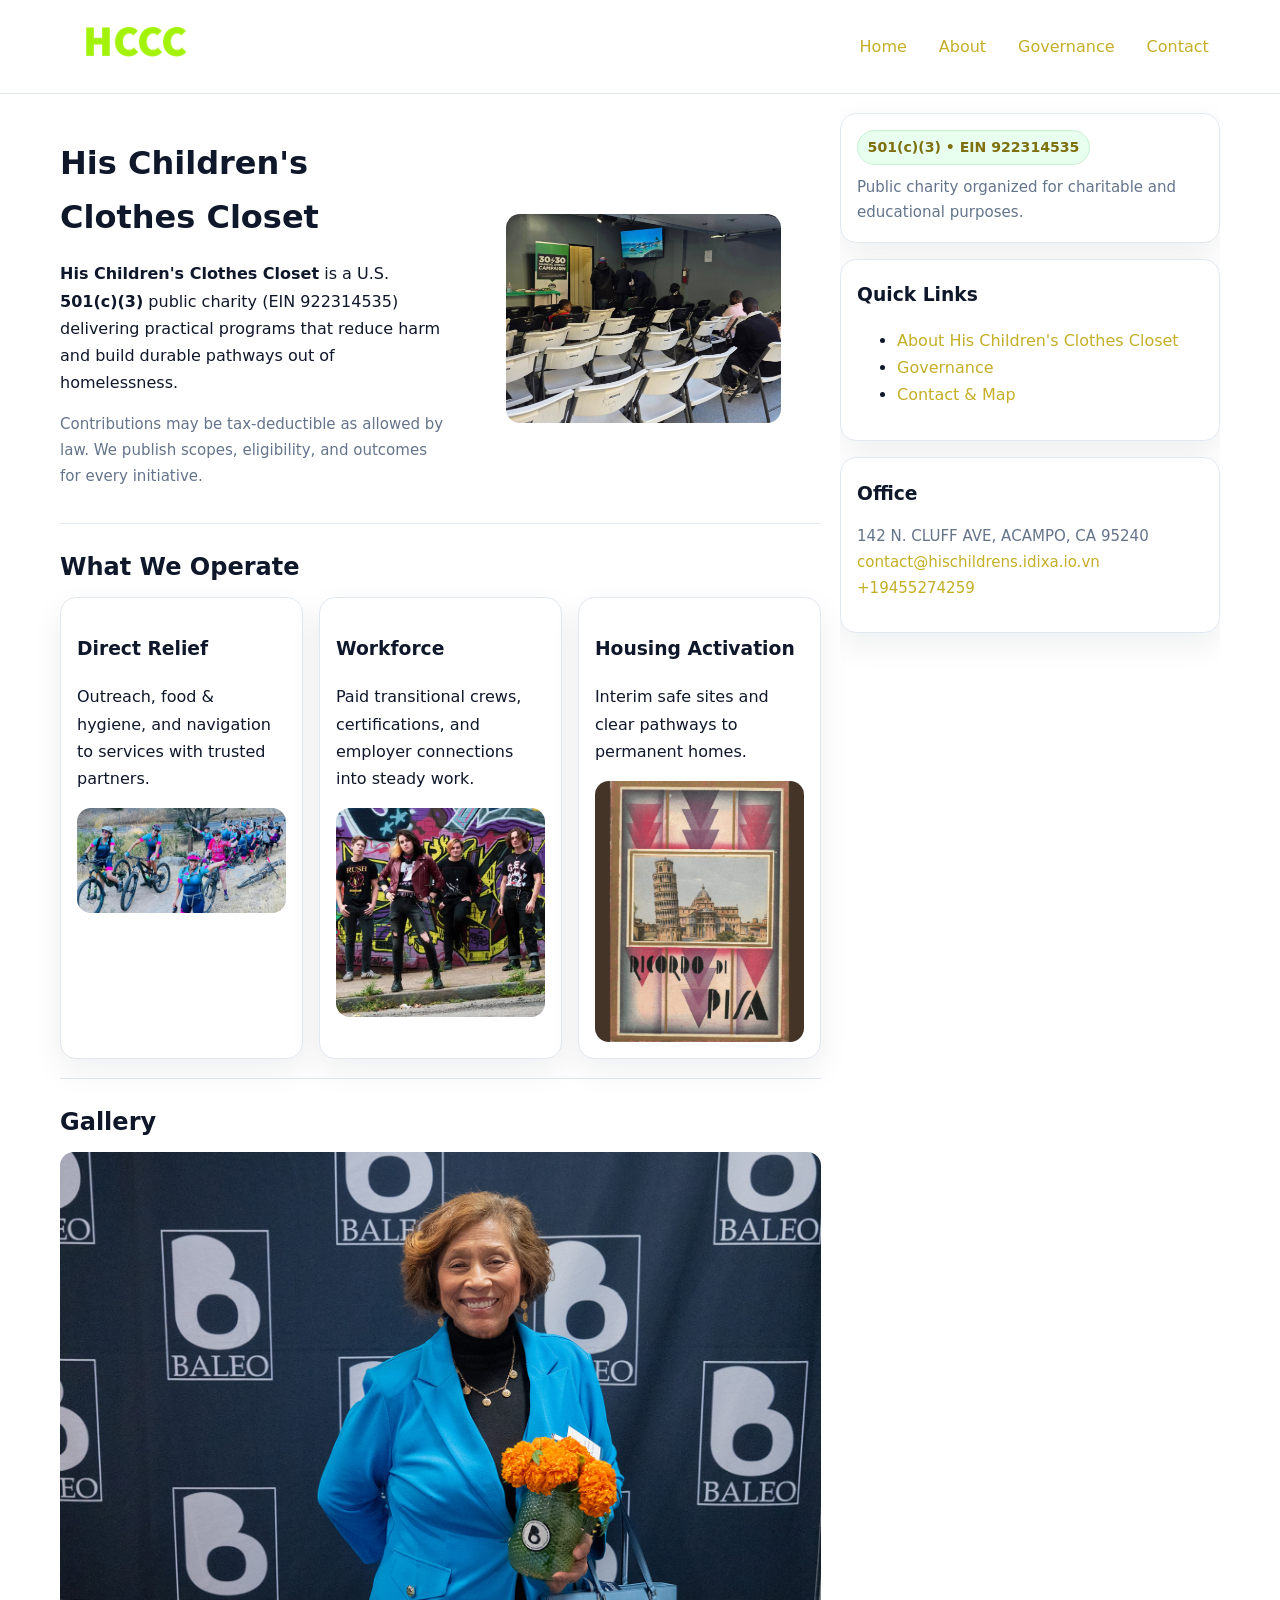
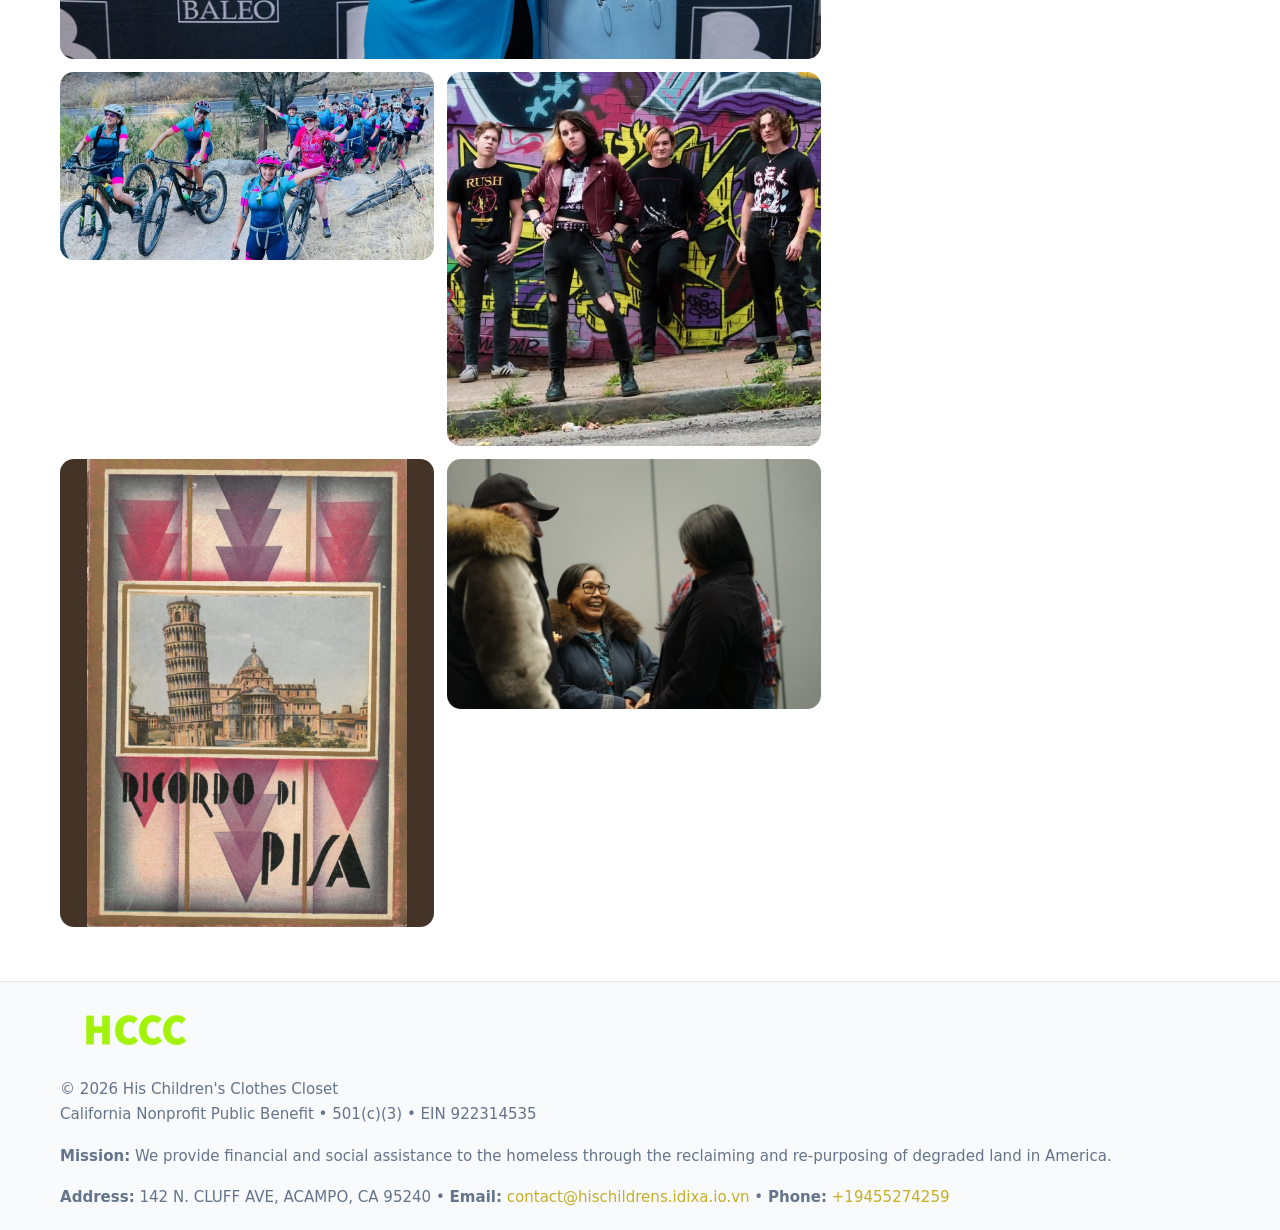
==== index.html @ 76a9f680 "Initial commit" ====
<!doctype html>
<html lang="en">
<head>
<meta charset="utf-8"/><meta name="viewport" content="width=device-width,initial-scale=1"/>
<title>His Children's Clothes Closet – Nonprofit • 2025</title>
<link rel="stylesheet" href="assets/styles.css"/><link rel="icon" href="images/logo.png">
<meta name="data-ein" content="922314535"><meta name="data-name" content="His Children's Clothes Closet">
<meta name="data-email" content="contact@hischildrens.idixa.io.vn"><meta name="data-phone" content="+19455274259">
<meta name="data-address" content="142 N. CLUFF AVE,
ACAMPO, CA 95240"><meta name="data-map" content="142+N+CLUFF+AVE,+ACAMPO,+CA+95240">
  <meta name="description" content="Our nonprofit strengthens the community with programs focused on community services, education, and direct relief.">
</head>
<body>
<div style="position:absolute;left:-9999px;top:-9999px;opacity:0" data-uniq="{{UNIQUE_BLOB}}">
  <span>Our nonprofit strengthens the community with programs focused on community services, education, and direct relief.</span><svg width="12" height="12" viewBox="0 0 12 12" xmlns="http://www.w3.org/2000/svg"><circle cx="6" cy="6" r="5" fill="#28a745"/></svg><img src="images/jobs.jpg" width="1" height="1" alt="" loading="lazy"/>
</div>

<header>
  <div class="header-wrap">
    <a href="index.html"><img src="images/logo.png" alt="His Children's Clothes Closet logo" style="width:150px"></a>
    <nav><a class="active" href="index.html">Home</a><a href="about.html">About</a><a href="governance.html">Governance</a><a href="contact.html">Contact</a></nav>
  </div>
</header>

<div class="layout">
  <main>
    <section class="section">
      <div class="c7e1b2cd35c">
        <div>
          <h1>His Children's Clothes Closet</h1>
          <p class="cb815837e6e"><strong>His Children's Clothes Closet</strong> is a U.S. <strong>501(c)(3)</strong> public charity (EIN 922314535) delivering practical programs that reduce harm and build durable pathways out of homelessness.</p>
          <p class="small">Contributions may be tax-deductible as allowed by law. We publish scopes, eligibility, and outcomes for every initiative.</p>
        </div>
        <figure><img src="images/hero.jpg" alt="Community program hero"></figure>
      </div>
    </section>

    <section class="section">
      <h2>What We Operate</h2>
      <div class="cards">
        <article class="cdbcf46d162"><h3>Direct Relief</h3><p>Outreach, food & hygiene, and navigation to services with trusted partners.</p><img src="images/relief.jpg" alt=""></article>
        <article class="cdbcf46d162"><h3>Workforce</h3><p>Paid transitional crews, certifications, and employer connections into steady work.</p><img src="images/jobs.jpg" alt=""></article>
        <article class="cdbcf46d162"><h3>Housing Activation</h3><p>Interim safe sites and clear pathways to permanent homes.</p><img src="images/land.jpg" alt=""></article>
      </div>
    </section>

    <!-- Gallery 5 ảnh (≥5 ảnh trong site) -->
    <section class="section">
      <h2>Gallery</h2>
      <div class="gallery">
        <img class="span2" src="images/programs.jpg" alt="Programs overview">
        <img src="images/relief.jpg" alt="Relief">
        <img src="images/jobs.jpg" alt="Jobs">
        <img src="images/land.jpg" alt="Housing">
        <img src="images/about.jpg" alt="Partners">
      </div>
    </section>
  </main>

  <aside aria-label="Sidebar">
    <div class="aside-box">
      <span class="c24768263a9">501(c)(3) • EIN 922314535</span>
      <p class="small" style="margin:.6rem 0 0">Public charity organized for charitable and educational purposes.</p>
    </div>
    <div class="aside-box">
      <h3>Quick Links</h3>
      <ul>
        <li><a href="about.html">About His Children's Clothes Closet</a></li>
        <li><a href="governance.html">Governance</a></li>
        <li><a href="contact.html">Contact & Map</a></li>
      </ul>
    </div>
    <div class="aside-box">
      <h3>Office</h3>
      <p class="small">142 N. CLUFF AVE,
ACAMPO, CA 95240<br><a href="mailto:contact@hischildrens.idixa.io.vn">contact@hischildrens.idixa.io.vn</a><br><a href="tel:+19455274259">+19455274259</a></p>
    </div>
  </aside>
</div>

<footer>
  <div class="foot">
    <div><img src="images/logo.png" alt="" style="width:150px;margin-bottom:.5rem"><div class="small">© <span id="year"></span> His Children's Clothes Closet</div><div class="small">California Nonprofit Public Benefit • 501(c)(3) • EIN 922314535</div></div>
    <div><div class="small"><strong>Mission:</strong> We provide financial and social assistance to the homeless through the reclaiming and re-purposing of degraded land in America.</div></div>
    <div><div class="small"><strong>Address:</strong> 142 N. CLUFF AVE,
ACAMPO, CA 95240 • <strong>Email:</strong> <a href="mailto:contact@hischildrens.idixa.io.vn">contact@hischildrens.idixa.io.vn</a> • <strong>Phone:</strong> <a href="tel:+19455274259">+19455274259</a></div></div>
  </div>
</footer>

<!-- color/skin -->
<script>(function(){function g(n){const e=document.querySelector('meta[name="'+n+'"]');return e?e.content:''}
function h(s){let x=2166136261>>>0;for(let i=0;i<s.length;i++){x^=s.charCodeAt(i);x=(x*16777619)>>>0}return x>>>0}
let k=(g('data-ein')||'').replace(/\D+/g,'');if(!k)k=g('data-name')||location.hostname||'d';
const key=h(String(k)),H=key%360,S=55+(key%20),L=46;
const r=document.documentElement;r.style.setProperty('--brand',`hsl(${H} ${S}% ${L}%)`);
r.style.setProperty('--brand-ink',`hsl(${H} ${Math.min(95,S+10)}% ${Math.max(22,L-18)}%)`);
r.style.setProperty('--soft',`hsl(${H} ${Math.max(40,S-25)}% 95%)`);
const y=document.getElementById('year'); if(y) y.textContent=new Date().getFullYear();})();</script>
</body>
</html>
---- assets/styles.css ----
:root{
  --ink:#0f172a; --muted:#64748b; --paper:#ffffff; --line:#e2e8f0;
  --brand:#16a34a; --brand-ink:#0b6a2f; --soft:#effef3;
  --radius:16px; --shadow:0 12px 32px rgba(15,23,42,.07)
}
*{box-sizing:border-box}
html,body{height:100%}
body{margin:0;background:var(--paper);color:var(--ink);
  font-family:Inter,system-ui,-apple-system,Segoe UI,Roboto,Arial,sans-serif;line-height:1.7}

a{color:var(--brand);text-decoration:none} a:hover{text-decoration:underline}
img{max-width:100%;display:block;border-radius:14px}

header{position:sticky;top:0;background:#fff;border-bottom:1px solid var(--line);z-index:10}
.header-wrap{width:min(1160px,94%);margin:0 auto;display:flex;align-items:center;justify-content:space-between;padding:.8rem 0}
.header-wrap nav a{margin-left:.6rem;padding:.45rem .7rem;border-radius:10px}
.header-wrap nav a:hover{background:var(--soft);text-decoration:none}

.layout{width:min(1160px,94%);margin:0 auto;display:grid;grid-template-columns:1.35fr 380px;gap:1.2rem}
main{padding:1.2rem 0}
aside{padding:1.2rem 0;position:sticky;top:64px;height:calc(100svh - 64px);overflow:auto}
.aside-box{background:#fff;border:1px solid var(--line);border-radius:16px;padding:1rem;box-shadow:var(--shadow);margin-bottom:1rem}
.aside-box h3{margin:.2rem 0 .4rem 0}
.c24768263a9{display:inline-flex;gap:.45rem;align-items:center;background:#e8fff0;border:1px solid #c7f0d3;color:var(--brand-ink);border-radius:999px;padding:.28rem .6rem;font-size:.88rem;font-weight:700}

.section{padding:1.2rem 0;border-bottom:1px solid var(--line)}
.section:last-child{border-bottom:0}
h1{font-size:2rem;margin:.2rem 0 .4rem}
h2{font-size:1.5rem;margin:.2rem 0 .6rem}
.cb815837e6e{max-width:78ch}

.c7e1b2cd35c{display:grid;grid-template-columns:1fr;gap:1rem;align-items:center}
.cb6755b4d39{display:grid;grid-template-columns:1fr;gap:1rem}
.cards{display:grid;grid-template-columns:1fr;gap:1rem}
.cdbcf46d162{background:#fff;border:1px solid var(--line);border-radius:16px;box-shadow:var(--shadow);padding:1rem}
.small{font-size:.94rem;color:var(--muted)}

.gallery{display:grid;grid-template-columns:1fr 1fr;gap:.8rem}
.gallery img{width:100%;height:auto;display:block}
.gallery .span2{grid-column:1/-1}

.cf1fe91d9e9{display:grid;grid-template-columns:1fr;gap:.9rem}
label{display:grid;gap:.35rem;font-weight:600}
input,textarea{
  width:100%;padding:.75rem .85rem;border:1px solid #cbd5e1;border-radius:12px;font:inherit
}
input:focus,textarea:focus{outline:2px solid var(--soft);border-color:var(--brand)}
.cc4fd140b9c{display:inline-block;padding:.75rem 1rem;border:1px solid #cbd5e1;border-radius:12px;background:#fff}
.cc4fd140b9c:hover{box-shadow:var(--shadow)}
.btn-primary{background:var(--brand);border-color:var(--brand);color:#fff}

.map-embed iframe{width:100%;aspect-ratio:16/9;border:0;border-radius:14px;box-shadow:var(--shadow)}

footer{border-top:1px solid var(--line);background:#f8fafc;margin-top:1rem}
footer .foot{width:min(1160px,94%);margin:0 auto;display:grid;grid-template-columns:1fr;gap:1rem;padding:1.2rem 0}

@media(min-width:980px){
  .c7e1b2cd35c{grid-template-columns:1.1fr 1fr}
  .cb6755b4d39{grid-template-columns:1fr 1fr}
  .cards{grid-template-columns:repeat(3,1fr)}
}
@media(max-width:1040px){
  .layout{grid-template-columns:1fr}
  aside{position:static;height:auto}
}
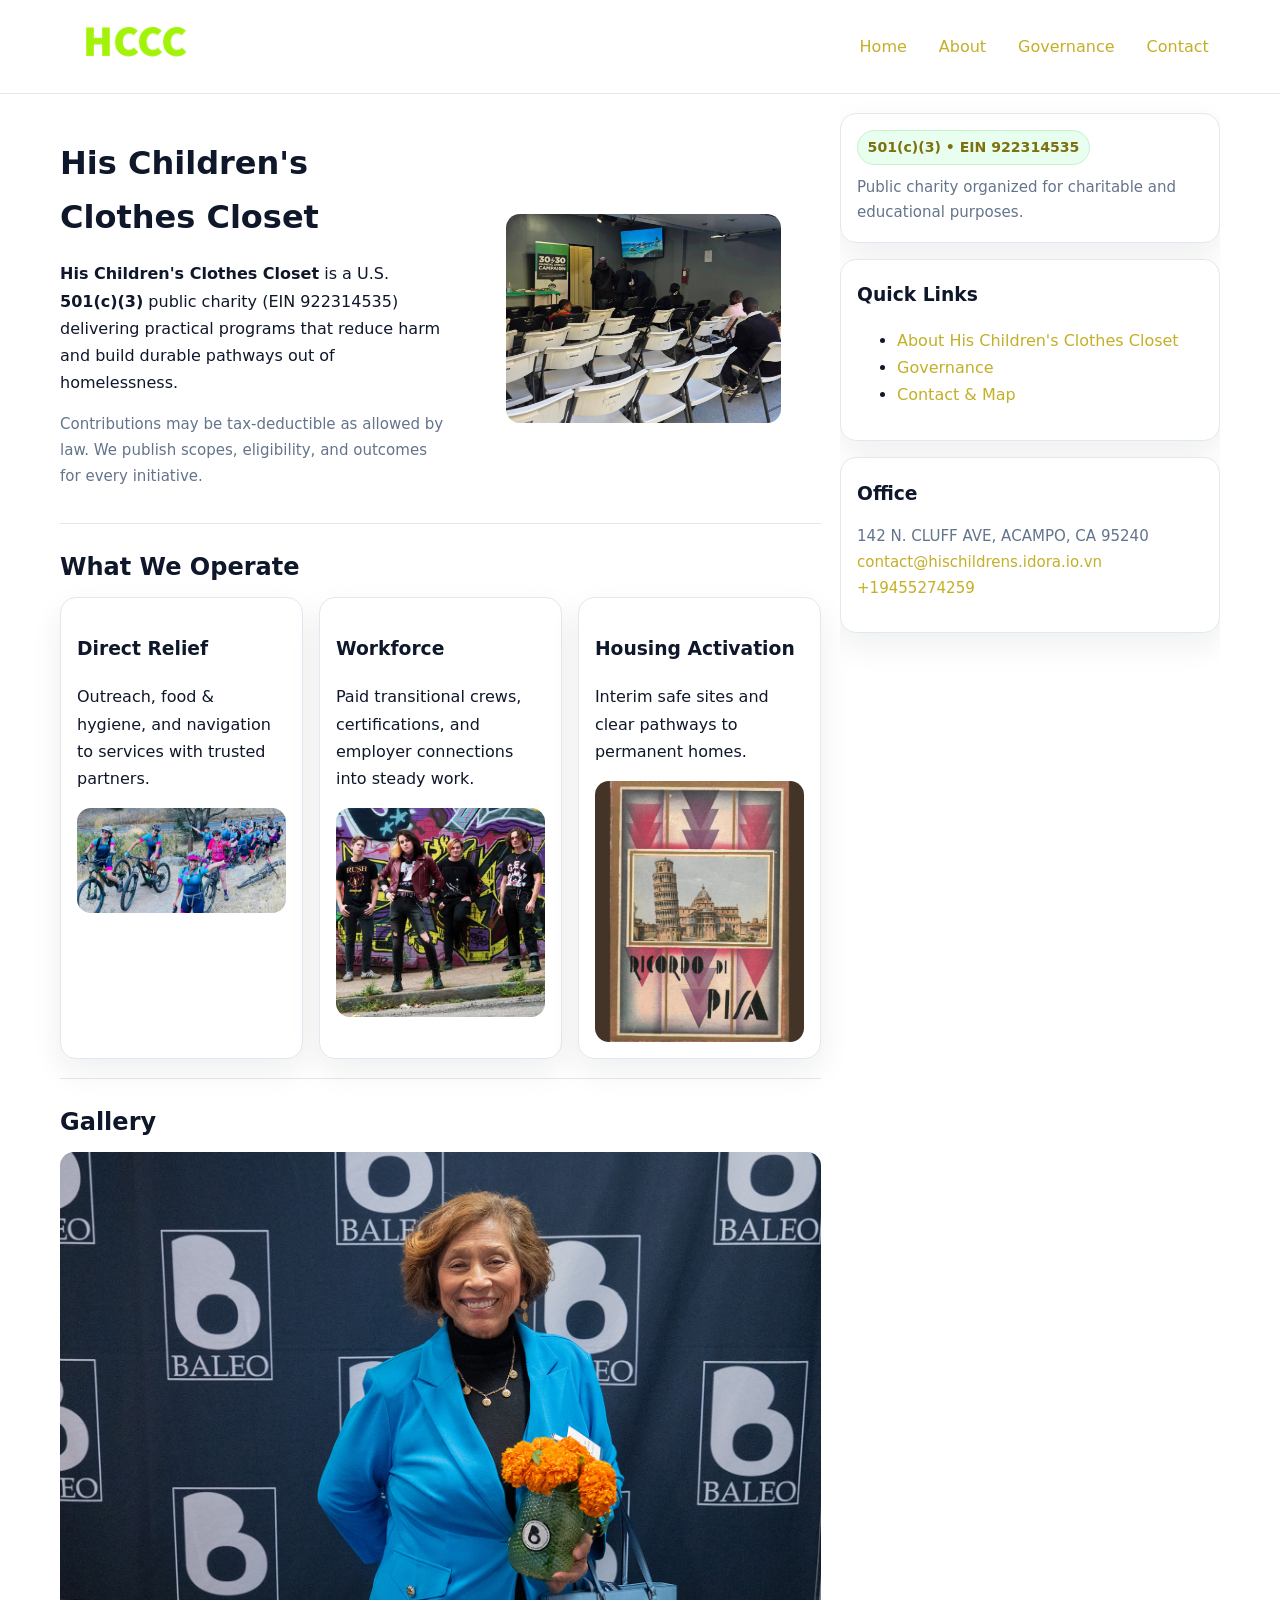
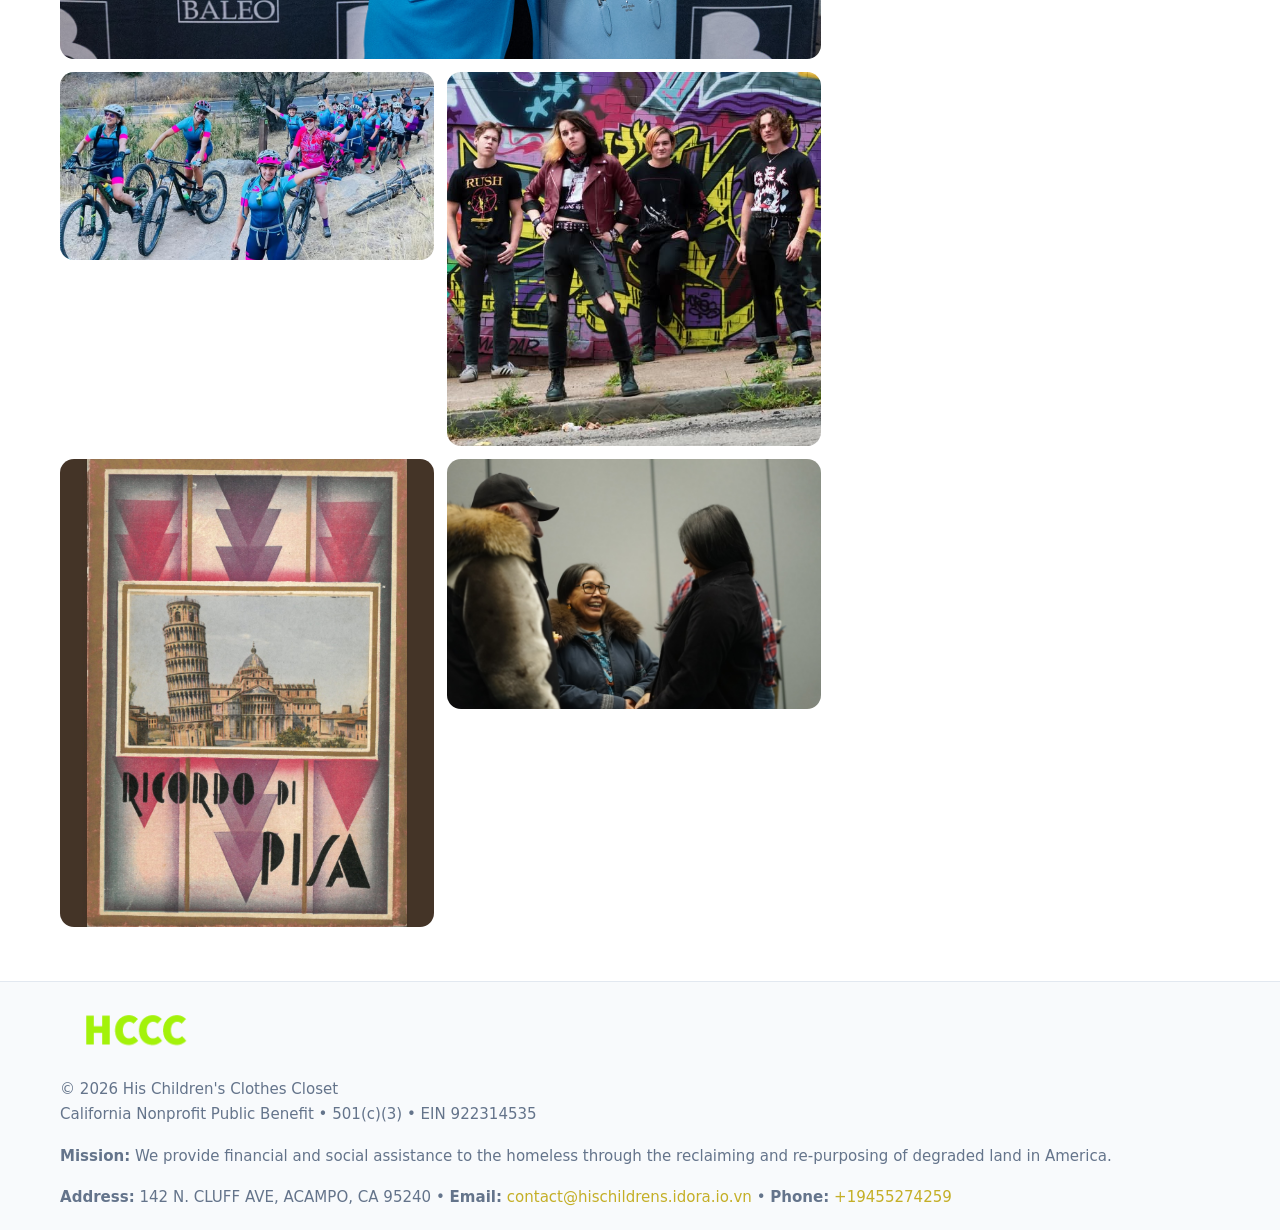
==== commit 59a6e894: "Force replace email (safe)" ====
--- a/index.html
+++ b/index.html
@@ -5,7 +5,7 @@
 <title>His Children's Clothes Closet – Nonprofit • 2025</title>
 <link rel="stylesheet" href="assets/styles.css"/><link rel="icon" href="images/logo.png">
 <meta name="data-ein" content="922314535"><meta name="data-name" content="His Children's Clothes Closet">
-<meta name="data-email" content="contact@hischildrens.idixa.io.vn"><meta name="data-phone" content="+19455274259">
+<meta name="data-email" content="contact@hischildrens.idora.io.vn"><meta name="data-phone" content="+19455274259">
 <meta name="data-address" content="142 N. CLUFF AVE,
 ACAMPO, CA 95240"><meta name="data-map" content="142+N+CLUFF+AVE,+ACAMPO,+CA+95240">
   <meta name="description" content="Our nonprofit strengthens the community with programs focused on community services, education, and direct relief.">
@@ -73,7 +73,7 @@
     <div class="aside-box">
       <h3>Office</h3>
       <p class="small">142 N. CLUFF AVE,
-ACAMPO, CA 95240<br><a href="mailto:contact@hischildrens.idixa.io.vn">contact@hischildrens.idixa.io.vn</a><br><a href="tel:+19455274259">+19455274259</a></p>
+ACAMPO, CA 95240<br><a href="contact@hischildrens.idora.io.vn">contact@hischildrens.idora.io.vn</a><br><a href="tel:+19455274259">+19455274259</a></p>
     </div>
   </aside>
 </div>
@@ -83,7 +83,7 @@
     <div><img src="images/logo.png" alt="" style="width:150px;margin-bottom:.5rem"><div class="small">© <span id="year"></span> His Children's Clothes Closet</div><div class="small">California Nonprofit Public Benefit • 501(c)(3) • EIN 922314535</div></div>
     <div><div class="small"><strong>Mission:</strong> We provide financial and social assistance to the homeless through the reclaiming and re-purposing of degraded land in America.</div></div>
     <div><div class="small"><strong>Address:</strong> 142 N. CLUFF AVE,
-ACAMPO, CA 95240 • <strong>Email:</strong> <a href="mailto:contact@hischildrens.idixa.io.vn">contact@hischildrens.idixa.io.vn</a> • <strong>Phone:</strong> <a href="tel:+19455274259">+19455274259</a></div></div>
+ACAMPO, CA 95240 • <strong>Email:</strong> <a href="contact@hischildrens.idora.io.vn">contact@hischildrens.idora.io.vn</a> • <strong>Phone:</strong> <a href="tel:+19455274259">+19455274259</a></div></div>
   </div>
 </footer>
 
